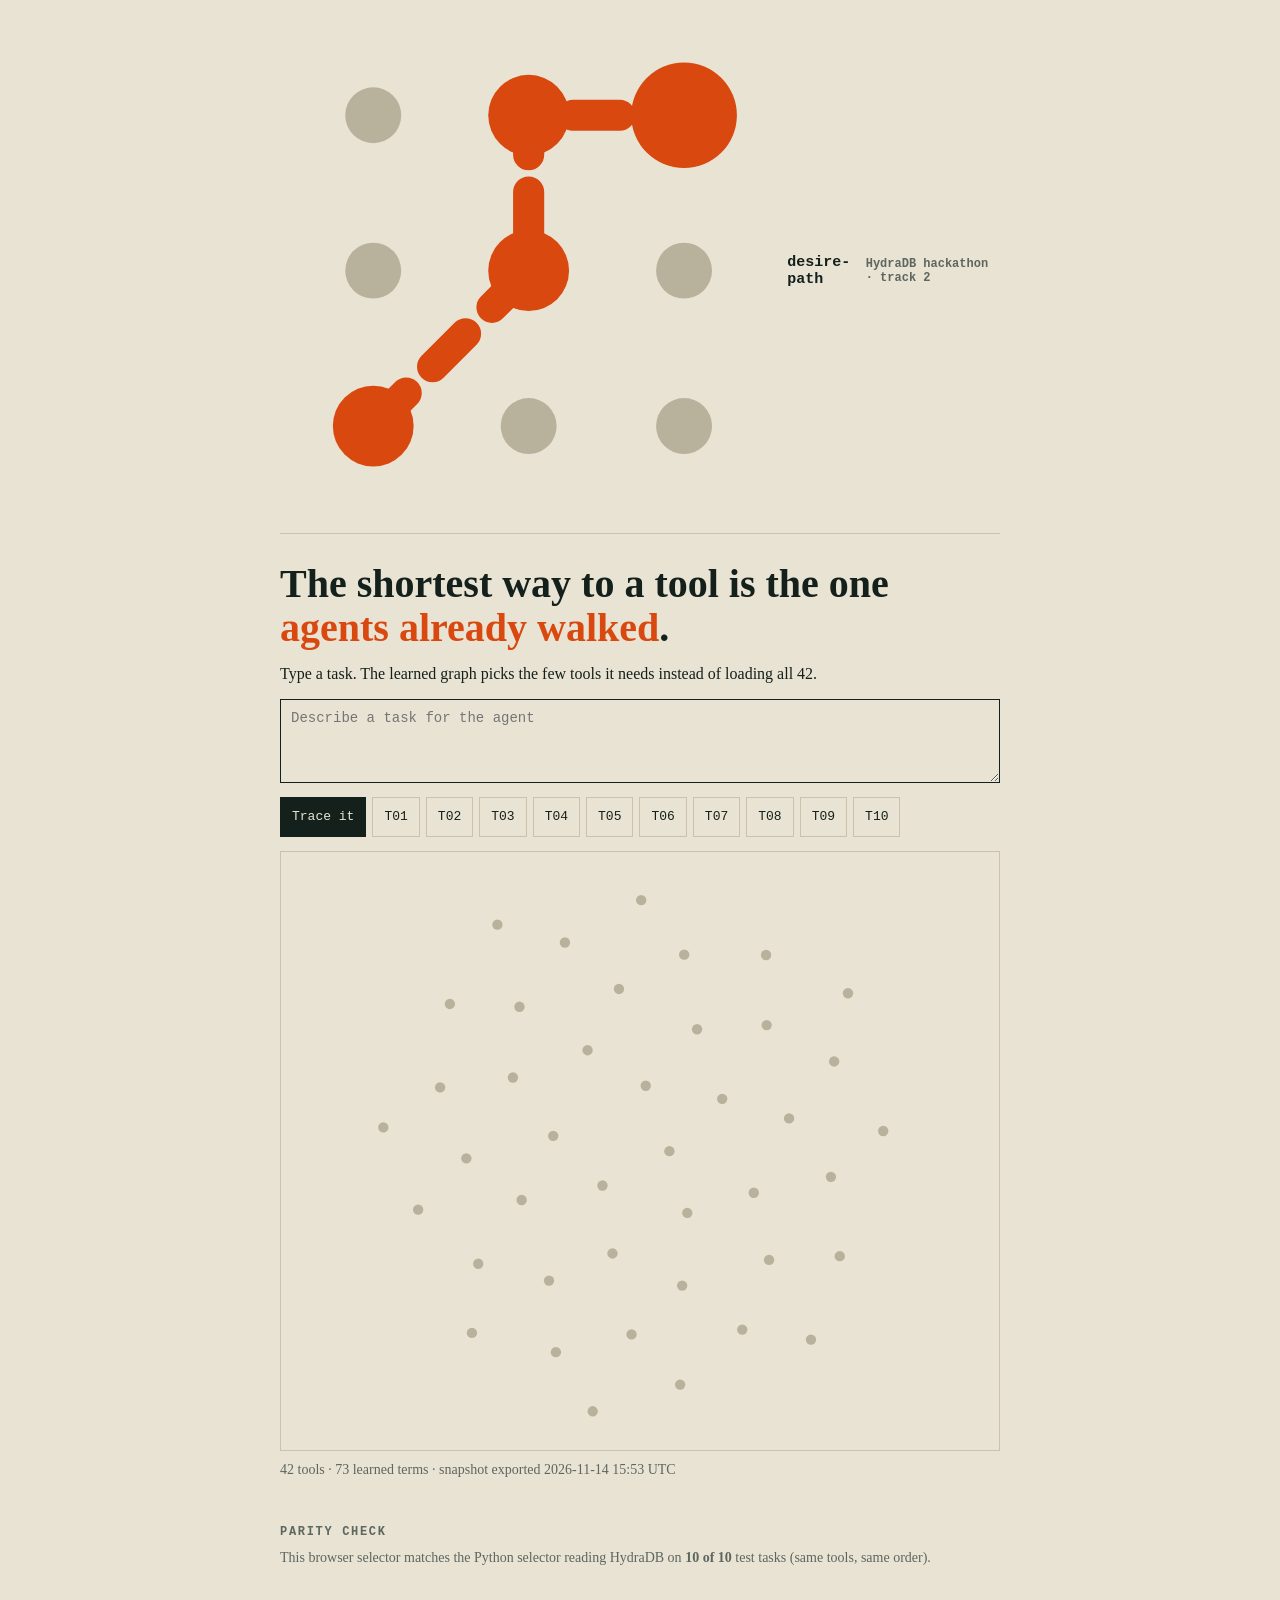
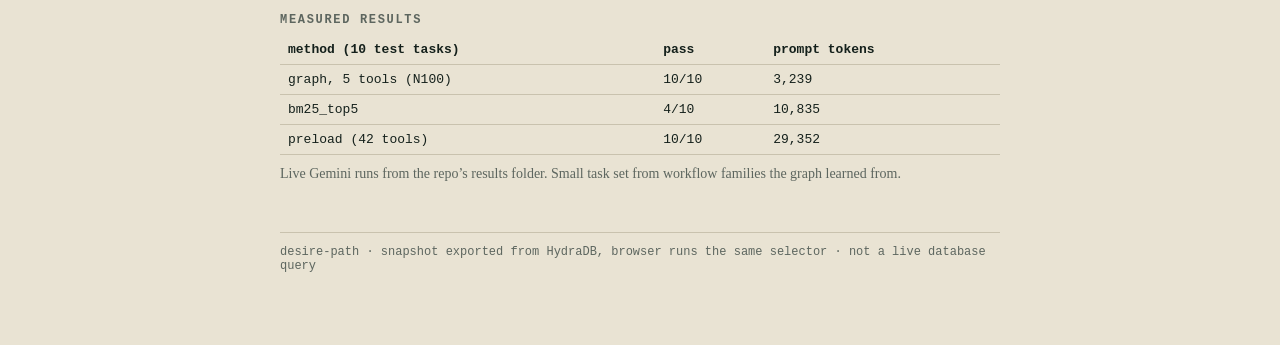
==== docs/index.html @ 706c3b93 "Fix site numbers, add LICENSE, requirements, docs copy, status script" ====
<!DOCTYPE html>
<html lang="en"><head><meta charset="utf-8">
<meta name="viewport" content="width=device-width, initial-scale=1, viewport-fit=cover">
<title>desire-path</title>
<style>
:root{--bg:#e9e3d3;--ink:#14201b;--mute:#5d665f;--line:#c9c2ae;--trail:#d9480f;--dot:#b8b29d}
@media (prefers-color-scheme:dark){:root{--bg:#0f1713;--ink:#e6e1d0;--mute:#8d968d;--line:#25312a;--trail:#ff7a3d;--dot:#33423a}}
*{box-sizing:border-box}body{margin:0;background:var(--bg);color:var(--ink);font:16px/1.55 Georgia,serif}
main{max-width:760px;margin:0 auto;padding:22px 20px 72px}.m,button,textarea,.k{font-family:ui-monospace,Menlo,monospace}
header{display:flex;align-items:center;gap:10px;border-bottom:1px solid var(--line);padding-bottom:14px;font:600 15px ui-monospace,Menlo,monospace}
header i{margin-left:auto;font-size:12px;color:var(--mute);font-style:normal}
h1{font-size:clamp(26px,6.5vw,40px);line-height:1.1;margin:28px 0 12px;font-weight:600}h1 em{font-style:normal;color:var(--trail)}
h2{font:600 12px ui-monospace,Menlo,monospace;text-transform:uppercase;letter-spacing:.14em;color:var(--mute);margin:44px 0 8px}
p{margin:0 0 12px}.mute{color:var(--mute);font-size:14px}
textarea{width:100%;min-height:84px;background:none;color:var(--ink);border:1px solid var(--ink);padding:10px;font-size:14px;resize:vertical}
button{font-size:13px;background:none;color:var(--ink);border:1px solid var(--line);padding:8px 11px;min-height:40px;cursor:pointer;margin:6px 6px 0 0}
button.go{background:var(--ink);color:var(--bg);border-color:var(--ink)}
.map{border:1px solid var(--line);margin-top:14px}svg{display:block;width:100%;height:auto}
.lab{font:9px ui-monospace,Menlo,monospace;fill:var(--ink);font-weight:700}
.row{display:grid;grid-template-columns:1fr auto;gap:8px;padding:9px 12px;border-top:1px solid var(--line);font:13px ui-monospace,Menlo,monospace}
.row b{color:var(--trail)}.bad{color:var(--trail)}
table{border-collapse:collapse;width:100%;font:13px ui-monospace,Menlo,monospace}th,td{text-align:left;padding:7px 8px;border-bottom:1px solid var(--line)}
footer{margin-top:48px;border-top:1px solid var(--line);padding-top:12px;font:12px ui-monospace,Menlo,monospace;color:var(--mute)}
</style></head><body><main>
<header><svg width="28" height="28" viewBox="0 0 32 32" role="img" aria-label="logo"><g fill="var(--dot)"><circle cx="6" cy="6" r="1.8"/><circle cx="16" cy="6" r="1.8"/><circle cx="26" cy="6" r="1.8"/><circle cx="6" cy="16" r="1.8"/><circle cx="26" cy="16" r="1.8"/><circle cx="16" cy="26" r="1.8"/><circle cx="26" cy="26" r="1.8"/></g><path d="M6 26 L16 16 L16 6 L26 6" fill="none" stroke="var(--trail)" stroke-width="2" stroke-dasharray="3 2.4" stroke-linecap="round"/><g fill="var(--trail)"><circle cx="6" cy="26" r="2.6"/><circle cx="16" cy="16" r="2.6"/><circle cx="16" cy="6" r="2.6"/><circle cx="26" cy="6" r="3.4"/></g></svg>desire-path<i>HydraDB hackathon · track 2</i></header>
<h1>The shortest way to a tool is the one <em>agents already walked</em>.</h1>
<p>Type a task. The learned graph picks the few tools it needs instead of loading all 42.</p>
<textarea id="q" aria-label="Task" placeholder="Describe a task for the agent"></textarea>
<div><button class="go" id="go">Trace it</button><span id="ex"></span></div>
<div class="map"><svg id="f" viewBox="0 0 360 300" role="img" aria-label="Selected tools on the tool graph"></svg><div id="out"></div></div>
<p class="mute" style="margin-top:8px" id="meta">Loading graph snapshot…</p>
<h2>Parity check</h2><p id="par" class="mute">Running…</p>
<h2>Measured results</h2>
<table><tr><th>method (10 test tasks)</th><th>pass</th><th>prompt tokens</th></tr>
<tr><td>graph, 5 tools (N100)</td><td>10/10</td><td>3,239</td></tr><tr><td>bm25_top5</td><td>4/10</td><td>10,835</td></tr><tr><td>preload (42 tools)</td><td>10/10</td><td>29,352</td></tr></table>
<p class="mute" style="margin-top:8px">Live Gemini runs from the repo’s results folder. Small task set from workflow families the graph learned from.</p>
<footer id="foot">desire-path · snapshot exported from HydraDB, browser runs the same selector · not a live database query</footer>
</main><script>
var G,STOP={},K=5;
function terms(p){var s={};(p.toLowerCase().match(/[a-z0-9]{3,}/g)||[]).forEach(function(w){if(!STOP[w])s[w]=1});return Object.keys(s).sort()}
function select(p,k){var sc=new Map(),known=0,ts=terms(p);
ts.forEach(function(w){var t=G.terms[w];if(!t)return;known++;var tot=t.rows.reduce(function(a,r){return a+r[1]},0)||1,idf=Math.log(1+t.ntasks/Math.max(1,t.df));
t.rows.forEach(function(r){sc.set(r[0],(sc.get(r[0])||0)+idf*r[1]/tot)})});
if(!sc.size)return{tools:[],known:0,terms:ts.length,fallback:true,sc:sc};
var rk=Array.from(sc.entries()).sort(function(a,b){return b[1]-a[1]}).map(function(e){return e[0]}),ch=rk.slice(0,Math.min(3,k));
ch.slice().forEach(function(seed){var rows=G.follow[seed]||[],tot=rows.reduce(function(a,r){return a+r[1]},0)||1;
rows.slice().sort(function(a,b){return b[1]-a[1]}).forEach(function(r){if(ch.length<k&&ch.indexOf(r[0])<0&&r[1]/tot>=0.25)ch.push(r[0])})});
for(var i=0;i<rk.length&&ch.length<k;i++)if(ch.indexOf(rk[i])<0)ch.push(rk[i]);
return{tools:ch,known:known,terms:ts.length,fallback:false,sc:sc}}
var NS="http://www.w3.org/2000/svg",svg=document.getElementById("f"),pos={};
function el(n,a,t){var e=document.createElementNS(NS,n);for(var k in a)e.setAttribute(k,a[k]);if(t)e.textContent=t;svg.appendChild(e);return e}
function draw(res){svg.innerHTML="";var n=G.tools.length;
G.tools.forEach(function(t,i){var r=Math.sqrt((i+.5)/n)*135,a=i*2.39996;pos[t.id]=[180+r*Math.cos(a),150+r*Math.sin(a)]});
var sel=res.tools;if(sel.length>1)el("path",{d:"M"+sel.map(function(id){return pos[id].join(" ")}).join(" L"),fill:"none",stroke:"var(--trail)","stroke-width":2,"stroke-linecap":"round"});
G.tools.forEach(function(t){var on=sel.indexOf(t.id)>-1;el("circle",{cx:pos[t.id][0],cy:pos[t.id][1],r:on?6:2.6,fill:on?"var(--trail)":"var(--dot)"});
if(on)el("text",{x:pos[t.id][0],y:pos[t.id][1]-9,"text-anchor":"middle","class":"lab"},t.name)})}
function run(){var p=document.getElementById("q").value.trim(),o=document.getElementById("out");
if(!p){o.innerHTML='<div class="row"><span class="bad">Type a task first.</span></div>';return}
var res=select(p,K);draw(res);
if(res.fallback){o.innerHTML='<div class="row"><span class="bad">No confident match. None of the '+res.terms+' words in this task are in the learned graph, so no tools are offered.</span></div>';return}
var ch={};G.tools.forEach(function(t){ch[t.id]=t});
var tok=res.tools.reduce(function(a,id){return a+ch[id].chars},0)/4,all=G.tools.reduce(function(a,t){return a+t.chars},0)/4;
o.innerHTML=res.tools.map(function(id){var s=res.sc.get(id);return'<div class="row"><span>'+ch[id].name+' <span class="mute">'+ch[id].server+'</span></span><b>'+(s?s.toFixed(2):"via follow edge")+'</b></div>'}).join("")+
'<div class="row"><span>'+res.known+' of '+res.terms+' words matched the graph</span><span>~'+Math.round(tok).toLocaleString()+' vs ~'+Math.round(all).toLocaleString()+' definition tokens</span></div>'}
fetch("graph.json").then(function(r){return r.json()}).then(function(g){G=g;g.stop.forEach(function(w){STOP[w]=1});
var ex=document.getElementById("ex");g.expected.forEach(function(e){var b=document.createElement("button");b.textContent=e.id;b.onclick=function(){document.getElementById("q").value=e.prompt;run()};ex.appendChild(b)});
document.getElementById("go").onclick=run;draw({tools:[]});
var ok=0,n=0;g.expected.forEach(function(e){if(e.fallback)return;n++;if(JSON.stringify(select(e.prompt,5).tools)===JSON.stringify(e.tools))ok++});
document.getElementById("par").innerHTML="This browser selector matches the Python selector reading HydraDB on <b>"+ok+" of "+n+"</b> test tasks (same tools, same order).";
document.getElementById("meta").textContent=g.tools.length+" tools · "+Object.keys(g.terms).length+" learned terms · snapshot exported "+g.generated}).catch(function(){document.getElementById("meta").textContent="Could not load graph.json"});
</script></body></html>
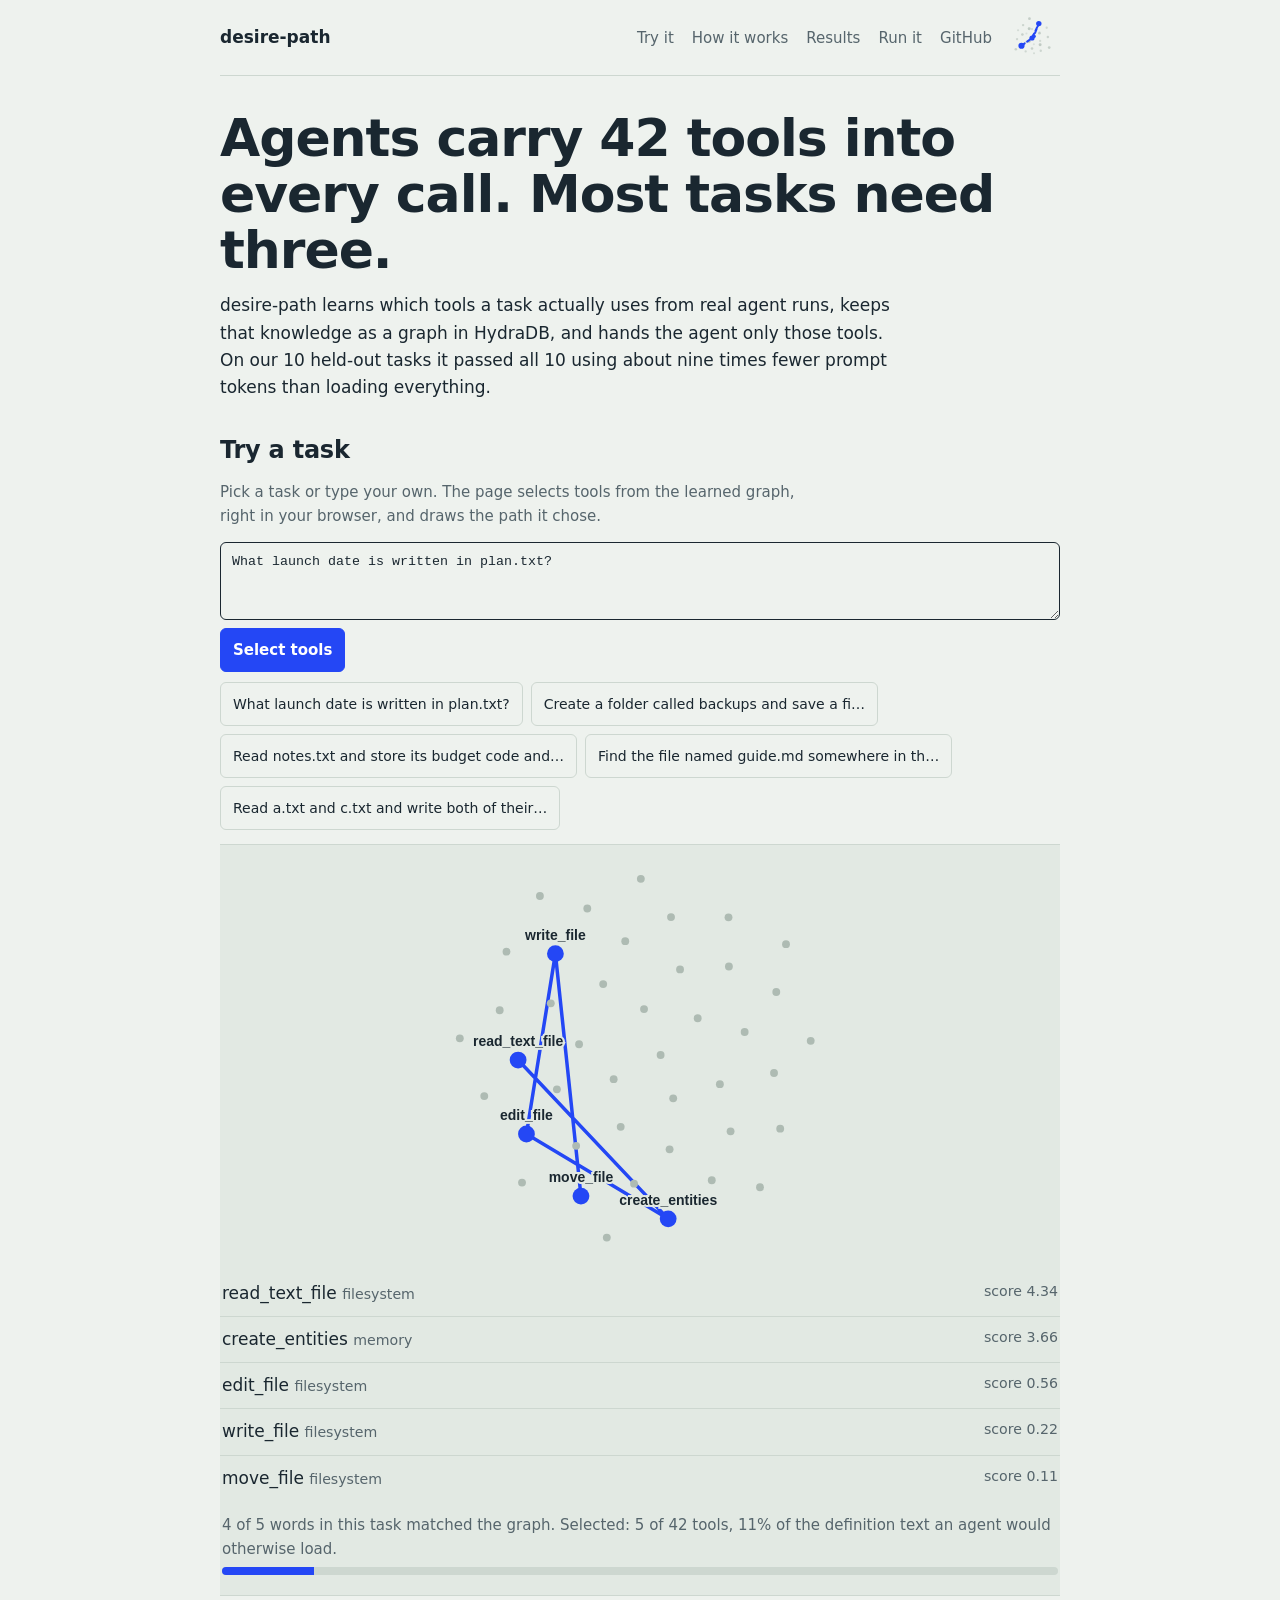
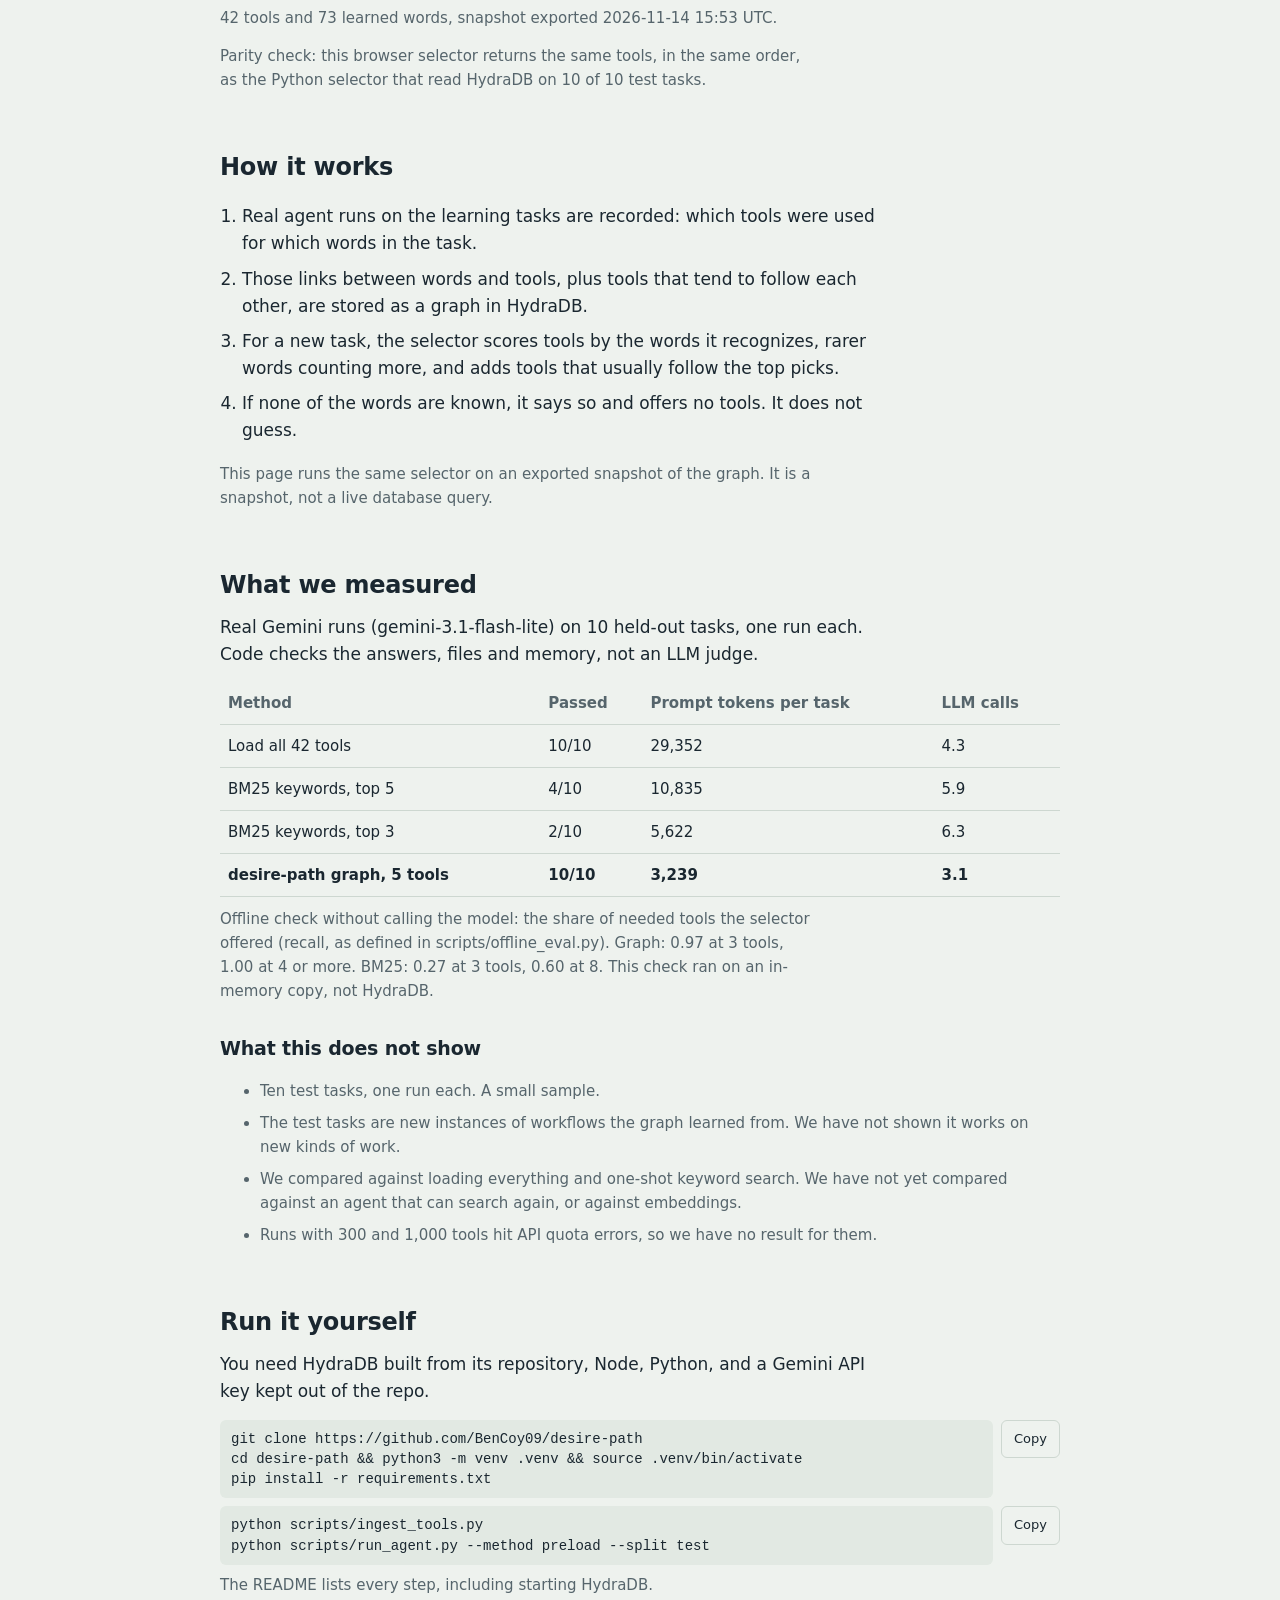
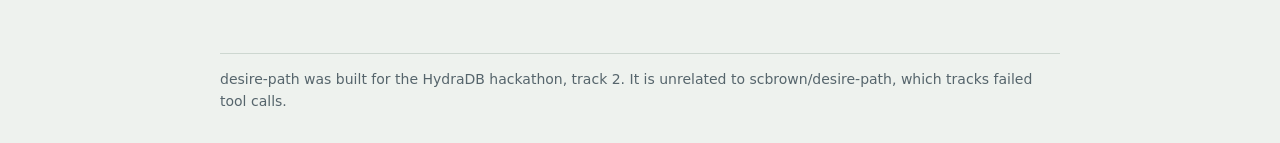
==== commit a8dc21ba: "Animated 3D logo" ====
--- a/docs/index.html
+++ b/docs/index.html
@@ -1,41 +1,82 @@
 <!DOCTYPE html>
 <html lang="en"><head><meta charset="utf-8">
 <meta name="viewport" content="width=device-width, initial-scale=1, viewport-fit=cover">
-<title>desire-path</title>
+<title>desire-path: pick the few tools a task needs</title>
+<meta name="description" content="A tool-selection graph learned from real agent runs and stored in HydraDB.">
+<link rel="icon" href="data:image/svg+xml,%3Csvg xmlns='http://www.w3.org/2000/svg' viewBox='0 0 32 32'%3E%3Cpath d='M5 26L16 16 16 6 27 6' fill='none' stroke='%232447f5' stroke-width='3' stroke-dasharray='4 3'/%3E%3C/svg%3E">
 <style>
-:root{--bg:#e9e3d3;--ink:#14201b;--mute:#5d665f;--line:#c9c2ae;--trail:#d9480f;--dot:#b8b29d}
-@media (prefers-color-scheme:dark){:root{--bg:#0f1713;--ink:#e6e1d0;--mute:#8d968d;--line:#25312a;--trail:#ff7a3d;--dot:#33423a}}
-*{box-sizing:border-box}body{margin:0;background:var(--bg);color:var(--ink);font:16px/1.55 Georgia,serif}
-main{max-width:760px;margin:0 auto;padding:22px 20px 72px}.m,button,textarea,.k{font-family:ui-monospace,Menlo,monospace}
-header{display:flex;align-items:center;gap:10px;border-bottom:1px solid var(--line);padding-bottom:14px;font:600 15px ui-monospace,Menlo,monospace}
-header i{margin-left:auto;font-size:12px;color:var(--mute);font-style:normal}
-h1{font-size:clamp(26px,6.5vw,40px);line-height:1.1;margin:28px 0 12px;font-weight:600}h1 em{font-style:normal;color:var(--trail)}
-h2{font:600 12px ui-monospace,Menlo,monospace;text-transform:uppercase;letter-spacing:.14em;color:var(--mute);margin:44px 0 8px}
-p{margin:0 0 12px}.mute{color:var(--mute);font-size:14px}
-textarea{width:100%;min-height:84px;background:none;color:var(--ink);border:1px solid var(--ink);padding:10px;font-size:14px;resize:vertical}
-button{font-size:13px;background:none;color:var(--ink);border:1px solid var(--line);padding:8px 11px;min-height:40px;cursor:pointer;margin:6px 6px 0 0}
-button.go{background:var(--ink);color:var(--bg);border-color:var(--ink)}
-.map{border:1px solid var(--line);margin-top:14px}svg{display:block;width:100%;height:auto}
-.lab{font:9px ui-monospace,Menlo,monospace;fill:var(--ink);font-weight:700}
-.row{display:grid;grid-template-columns:1fr auto;gap:8px;padding:9px 12px;border-top:1px solid var(--line);font:13px ui-monospace,Menlo,monospace}
-.row b{color:var(--trail)}.bad{color:var(--trail)}
-table{border-collapse:collapse;width:100%;font:13px ui-monospace,Menlo,monospace}th,td{text-align:left;padding:7px 8px;border-bottom:1px solid var(--line)}
-footer{margin-top:48px;border-top:1px solid var(--line);padding-top:12px;font:12px ui-monospace,Menlo,monospace;color:var(--mute)}
-</style></head><body><main>
-<header><svg width="28" height="28" viewBox="0 0 32 32" role="img" aria-label="logo"><g fill="var(--dot)"><circle cx="6" cy="6" r="1.8"/><circle cx="16" cy="6" r="1.8"/><circle cx="26" cy="6" r="1.8"/><circle cx="6" cy="16" r="1.8"/><circle cx="26" cy="16" r="1.8"/><circle cx="16" cy="26" r="1.8"/><circle cx="26" cy="26" r="1.8"/></g><path d="M6 26 L16 16 L16 6 L26 6" fill="none" stroke="var(--trail)" stroke-width="2" stroke-dasharray="3 2.4" stroke-linecap="round"/><g fill="var(--trail)"><circle cx="6" cy="26" r="2.6"/><circle cx="16" cy="16" r="2.6"/><circle cx="16" cy="6" r="2.6"/><circle cx="26" cy="6" r="3.4"/></g></svg>desire-path<i>HydraDB hackathon · track 2</i></header>
-<h1>The shortest way to a tool is the one <em>agents already walked</em>.</h1>
-<p>Type a task. The learned graph picks the few tools it needs instead of loading all 42.</p>
-<textarea id="q" aria-label="Task" placeholder="Describe a task for the agent"></textarea>
-<div><button class="go" id="go">Trace it</button><span id="ex"></span></div>
-<div class="map"><svg id="f" viewBox="0 0 360 300" role="img" aria-label="Selected tools on the tool graph"></svg><div id="out"></div></div>
-<p class="mute" style="margin-top:8px" id="meta">Loading graph snapshot…</p>
-<h2>Parity check</h2><p id="par" class="mute">Running…</p>
-<h2>Measured results</h2>
-<table><tr><th>method (10 test tasks)</th><th>pass</th><th>prompt tokens</th></tr>
-<tr><td>graph, 5 tools (N100)</td><td>10/10</td><td>3,239</td></tr><tr><td>bm25_top5</td><td>4/10</td><td>10,835</td></tr><tr><td>preload (42 tools)</td><td>10/10</td><td>29,352</td></tr></table>
-<p class="mute" style="margin-top:8px">Live Gemini runs from the repo’s results folder. Small task set from workflow families the graph learned from.</p>
-<footer id="foot">desire-path · snapshot exported from HydraDB, browser runs the same selector · not a live database query</footer>
-</main><script>
+:root{--bg:#eef2ee;--ink:#1a2730;--mute:#56656c;--line:#cdd7d0;--trail:#2447f5;--dot:#aebbb3;--soft:#e2e9e3}
+:root{color-scheme:light dark}
+@media (prefers-color-scheme:dark){:root{--bg:#0f161a;--ink:#e3ebe6;--mute:#93a39b;--line:#25323a;--trail:#86a3ff;--dot:#33434b;--soft:#16212a}}
+*{box-sizing:border-box}html{scroll-behavior:smooth}
+body{margin:0;background:var(--bg);color:var(--ink);font:17px/1.6 "Avenir Next","Segoe UI",system-ui,sans-serif;padding:env(safe-area-inset-top) 0 env(safe-area-inset-bottom)}
+a{color:var(--ink)}a:focus-visible,button:focus-visible,textarea:focus-visible{outline:3px solid var(--trail);outline-offset:2px}
+.w{max-width:880px;margin:0 auto;padding:0 20px}
+nav{position:relative;display:flex;gap:18px;align-items:center;padding:16px 68px 16px 0;min-height:76px;border-bottom:1px solid var(--line);font-size:15px;flex-wrap:wrap}
+nav b{font-size:17px;margin-right:auto}nav a{text-decoration:none;color:var(--mute)}nav a:hover{color:var(--ink)}
+h1{font-size:clamp(30px,7vw,52px);line-height:1.08;letter-spacing:-.02em;margin:34px 0 14px;max-width:16em}
+h2{font-size:24px;margin:56px 0 10px;letter-spacing:-.01em}
+p{margin:0 0 14px;max-width:62ch}.mute{color:var(--mute);font-size:15px}
+textarea{width:100%;min-height:78px;background:var(--bg);color:var(--ink);border:1.5px solid var(--ink);border-radius:6px;padding:11px;font:16px/1.45 inherit;resize:vertical}
+button{font:inherit;font-size:15px;background:none;color:var(--ink);border:1.5px solid var(--line);border-radius:6px;padding:8px 12px;min-height:44px;cursor:pointer}
+button.go{background:var(--trail);color:#fff;border-color:var(--trail);font-weight:600}
+@media (prefers-color-scheme:dark){button.go{color:#0f161a}}
+.chips{display:flex;gap:8px;flex-wrap:wrap;margin:10px 0}.chips button{font-size:14px;text-align:left}
+.map{border-top:1px solid var(--line);border-bottom:1px solid var(--line);margin-top:14px;background:var(--soft)}
+svg{display:block;width:100%;height:auto;max-height:420px}.lab{font:600 10px "Avenir Next","Segoe UI",sans-serif;fill:var(--ink);paint-order:stroke;stroke:var(--soft);stroke-width:3px}
+.trail{stroke-dasharray:var(--len);stroke-dashoffset:var(--len);animation:draw .9s ease forwards}
+@keyframes draw{to{stroke-dashoffset:0}}@media (prefers-reduced-motion:reduce){.trail{animation:none;stroke-dashoffset:0}}
+.res{padding:6px 0}.row{display:flex;justify-content:space-between;gap:12px;padding:9px 2px;border-top:1px solid var(--line)}.row:first-child{border-top:0}
+.row small{color:var(--mute)}.bar{height:8px;background:var(--line);border-radius:4px;overflow:hidden;margin:6px 0 2px}.bar i{display:block;height:100%;background:var(--trail)}
+.note{padding:12px 2px;color:var(--mute);font-size:15px}.err{color:var(--ink);border-left:4px solid var(--trail);padding:8px 12px;margin:10px 0}
+table{border-collapse:collapse;width:100%;font-size:15px;margin:10px 0}th,td{text-align:left;padding:9px 8px;border-bottom:1px solid var(--line);vertical-align:top}th{color:var(--mute);font-weight:600}tr.hl td{font-weight:700}
+.cmd{display:flex;gap:8px;align-items:flex-start;margin:8px 0}.cmd code{flex:1;background:var(--soft);padding:9px 11px;border-radius:6px;font:14px/1.45 ui-monospace,Menlo,Consolas,monospace;overflow-x:auto;white-space:pre}
+.cmd button{min-height:38px;font-size:13px}ol{padding-left:22px;max-width:62ch}li{margin:0 0 8px}
+footer{margin:56px 0 30px;padding-top:14px;border-top:1px solid var(--line);color:var(--mute);font-size:14px}
+#logo{position:absolute;right:0;top:10px;width:56px;height:56px}
+</style></head><body><div class="w">
+<nav><b>desire-path</b><a href="#try">Try it</a><a href="#how">How it works</a><a href="#results">Results</a><a href="#run">Run it</a><a href="https://github.com/BenCoy09/desire-path">GitHub</a><canvas id="logo" aria-hidden="true"></canvas></nav>
+<h1>Agents carry 42 tools into every call. Most tasks need three.</h1>
+<p>desire-path learns which tools a task actually uses from real agent runs, keeps that knowledge as a graph in HydraDB, and hands the agent only those tools. On our 10 held-out tasks it passed all 10 using about nine times fewer prompt tokens than loading everything.</p>
+<h2 id="try" style="margin-top:30px">Try a task</h2>
+<p class="mute">Pick a task or type your own. The page selects tools from the learned graph, right in your browser, and draws the path it chose.</p>
+<textarea id="q" aria-label="Describe a task for the agent" placeholder="For example: read plan.txt and tell me the launch date"></textarea>
+<div><button class="go" id="go">Select tools</button></div>
+<div class="chips" id="ex" aria-label="Example tasks"></div>
+<div class="map"><svg id="f" viewBox="0 0 360 300" role="img" aria-label="Map of all tools with the selected path highlighted"></svg>
+<div class="res" id="out" aria-live="polite"><div class="note">Loading the graph snapshot.</div></div></div>
+<p class="mute" id="meta" style="margin-top:10px"></p>
+<p class="mute" id="par"></p>
+
+<h2 id="how">How it works</h2>
+<ol><li>Real agent runs on the learning tasks are recorded: which tools were used for which words in the task.</li>
+<li>Those links between words and tools, plus tools that tend to follow each other, are stored as a graph in HydraDB.</li>
+<li>For a new task, the selector scores tools by the words it recognizes, rarer words counting more, and adds tools that usually follow the top picks.</li>
+<li>If none of the words are known, it says so and offers no tools. It does not guess.</li></ol>
+<p class="mute">This page runs the same selector on an exported snapshot of the graph. It is a snapshot, not a live database query.</p>
+
+<h2 id="results">What we measured</h2>
+<p>Real Gemini runs (gemini-3.1-flash-lite) on 10 held-out tasks, one run each. Code checks the answers, files and memory, not an LLM judge.</p>
+<table><tr><th>Method</th><th>Passed</th><th>Prompt tokens per task</th><th>LLM calls</th></tr>
+<tr><td>Load all 42 tools</td><td>10/10</td><td>29,352</td><td>4.3</td></tr>
+<tr><td>BM25 keywords, top 5</td><td>4/10</td><td>10,835</td><td>5.9</td></tr>
+<tr><td>BM25 keywords, top 3</td><td>2/10</td><td>5,622</td><td>6.3</td></tr>
+<tr class="hl"><td>desire-path graph, 5 tools</td><td>10/10</td><td>3,239</td><td>3.1</td></tr></table>
+<p class="mute">Offline check without calling the model: the share of needed tools the selector offered (recall, as defined in scripts/offline_eval.py). Graph: 0.97 at 3 tools, 1.00 at 4 or more. BM25: 0.27 at 3 tools, 0.60 at 8. This check ran on an in-memory copy, not HydraDB.</p>
+<h2 style="font-size:19px;margin-top:30px">What this does not show</h2>
+<ul class="mute"><li>Ten test tasks, one run each. A small sample.</li><li>The test tasks are new instances of workflows the graph learned from. We have not shown it works on new kinds of work.</li><li>We compared against loading everything and one-shot keyword search. We have not yet compared against an agent that can search again, or against embeddings.</li><li>Runs with 300 and 1,000 tools hit API quota errors, so we have no result for them.</li></ul>
+
+<h2 id="run">Run it yourself</h2>
+<p>You need HydraDB built from its repository, Node, Python, and a Gemini API key kept out of the repo.</p>
+<div class="cmd"><code>git clone https://github.com/BenCoy09/desire-path
+cd desire-path &amp;&amp; python3 -m venv .venv &amp;&amp; source .venv/bin/activate
+pip install -r requirements.txt</code><button data-c>Copy</button></div>
+<div class="cmd"><code>python scripts/ingest_tools.py
+python scripts/run_agent.py --method preload --split test</code><button data-c>Copy</button></div>
+<p class="mute">The README lists every step, including starting HydraDB.</p>
+<footer>desire-path was built for the HydraDB hackathon, track 2. It is unrelated to scbrown/desire-path, which tracks failed tool calls.</footer>
+</div>
+<script>
 var G,STOP={},K=5;
 function terms(p){var s={};(p.toLowerCase().match(/[a-z0-9]{3,}/g)||[]).forEach(function(w){if(!STOP[w])s[w]=1});return Object.keys(s).sort()}
 function select(p,k){var sc=new Map(),known=0,ts=terms(p);
@@ -47,25 +88,51 @@
 rows.slice().sort(function(a,b){return b[1]-a[1]}).forEach(function(r){if(ch.length<k&&ch.indexOf(r[0])<0&&r[1]/tot>=0.25)ch.push(r[0])})});
 for(var i=0;i<rk.length&&ch.length<k;i++)if(ch.indexOf(rk[i])<0)ch.push(rk[i]);
 return{tools:ch,known:known,terms:ts.length,fallback:false,sc:sc}}
-var NS="http://www.w3.org/2000/svg",svg=document.getElementById("f"),pos={};
+var NS="http://www.w3.org/2000/svg",svg=document.getElementById("f"),pos={},$=function(i){return document.getElementById(i)};
 function el(n,a,t){var e=document.createElementNS(NS,n);for(var k in a)e.setAttribute(k,a[k]);if(t)e.textContent=t;svg.appendChild(e);return e}
-function draw(res){svg.innerHTML="";var n=G.tools.length;
+function draw(sel){svg.innerHTML="";var n=G.tools.length;
 G.tools.forEach(function(t,i){var r=Math.sqrt((i+.5)/n)*135,a=i*2.39996;pos[t.id]=[180+r*Math.cos(a),150+r*Math.sin(a)]});
-var sel=res.tools;if(sel.length>1)el("path",{d:"M"+sel.map(function(id){return pos[id].join(" ")}).join(" L"),fill:"none",stroke:"var(--trail)","stroke-width":2,"stroke-linecap":"round"});
-G.tools.forEach(function(t){var on=sel.indexOf(t.id)>-1;el("circle",{cx:pos[t.id][0],cy:pos[t.id][1],r:on?6:2.6,fill:on?"var(--trail)":"var(--dot)"});
-if(on)el("text",{x:pos[t.id][0],y:pos[t.id][1]-9,"text-anchor":"middle","class":"lab"},t.name)})}
-function run(){var p=document.getElementById("q").value.trim(),o=document.getElementById("out");
-if(!p){o.innerHTML='<div class="row"><span class="bad">Type a task first.</span></div>';return}
-var res=select(p,K);draw(res);
-if(res.fallback){o.innerHTML='<div class="row"><span class="bad">No confident match. None of the '+res.terms+' words in this task are in the learned graph, so no tools are offered.</span></div>';return}
-var ch={};G.tools.forEach(function(t){ch[t.id]=t});
-var tok=res.tools.reduce(function(a,id){return a+ch[id].chars},0)/4,all=G.tools.reduce(function(a,t){return a+t.chars},0)/4;
-o.innerHTML=res.tools.map(function(id){var s=res.sc.get(id);return'<div class="row"><span>'+ch[id].name+' <span class="mute">'+ch[id].server+'</span></span><b>'+(s?s.toFixed(2):"via follow edge")+'</b></div>'}).join("")+
-'<div class="row"><span>'+res.known+' of '+res.terms+' words matched the graph</span><span>~'+Math.round(tok).toLocaleString()+' vs ~'+Math.round(all).toLocaleString()+' definition tokens</span></div>'}
-fetch("graph.json").then(function(r){return r.json()}).then(function(g){G=g;g.stop.forEach(function(w){STOP[w]=1});
-var ex=document.getElementById("ex");g.expected.forEach(function(e){var b=document.createElement("button");b.textContent=e.id;b.onclick=function(){document.getElementById("q").value=e.prompt;run()};ex.appendChild(b)});
-document.getElementById("go").onclick=run;draw({tools:[]});
+if(sel.length>1){var pa=el("path",{d:"M"+sel.map(function(id){return pos[id].join(" ")}).join(" L"),fill:"none",stroke:"var(--trail)","stroke-width":2.5,"stroke-linecap":"round","stroke-linejoin":"round","class":"trail"});pa.style.setProperty("--len",Math.ceil(pa.getTotalLength())+1)}
+G.tools.forEach(function(t){var on=sel.indexOf(t.id)>-1;var c=el("circle",{cx:pos[t.id][0],cy:pos[t.id][1],r:on?6:2.8,fill:on?"var(--trail)":"var(--dot)"});el("title",{},t.name);
+if(on)el("text",{x:pos[t.id][0],y:pos[t.id][1]-10,"text-anchor":"middle","class":"lab"},t.name)})}
+function run(){var p=$("q").value.trim(),o=$("out");
+if(!p){draw([]);o.innerHTML='<div class="err">Type a task, or tap one of the examples above.</div>';return}
+var res=select(p,K);
+if(res.fallback){draw([]);o.innerHTML='<div class="err">No confident match. None of the '+res.terms+' words in this task are in the learned graph, so no tools are offered. In a real agent this is the signal to fall back to a wider tool set.</div>';return}
+draw(res.tools);var ch={},all=0,sel=0;G.tools.forEach(function(t){ch[t.id]=t;all+=t.chars});res.tools.forEach(function(id){sel+=ch[id].chars});
+var pct=Math.round(100*sel/all);
+o.innerHTML=res.tools.map(function(id){var s=res.sc.get(id);return'<div class="row"><span>'+ch[id].name+' <small>'+ch[id].server+'</small></span><small>'+(s?"score "+s.toFixed(2):"follows a top pick")+'</small></div>'}).join("")+
+'<div class="note">'+res.known+' of '+res.terms+' words in this task matched the graph. Selected: '+res.tools.length+' of '+G.tools.length+' tools, '+pct+'% of the definition text an agent would otherwise load.<div class="bar"><i style="width:'+pct+'%"></i></div></div>'}
+fetch("graph.json").then(function(r){if(!r.ok)throw 0;return r.json()}).then(function(g){G=g;g.stop.forEach(function(w){STOP[w]=1});
+var ex=$("ex");g.expected.slice(0,5).forEach(function(e){var b=document.createElement("button");b.textContent=e.prompt.length>46?e.prompt.slice(0,44)+"…":e.prompt;b.onclick=function(){$("q").value=e.prompt;run()};ex.appendChild(b)});
+$("go").onclick=run;draw([]);
 var ok=0,n=0;g.expected.forEach(function(e){if(e.fallback)return;n++;if(JSON.stringify(select(e.prompt,5).tools)===JSON.stringify(e.tools))ok++});
-document.getElementById("par").innerHTML="This browser selector matches the Python selector reading HydraDB on <b>"+ok+" of "+n+"</b> test tasks (same tools, same order).";
-document.getElementById("meta").textContent=g.tools.length+" tools · "+Object.keys(g.terms).length+" learned terms · snapshot exported "+g.generated}).catch(function(){document.getElementById("meta").textContent="Could not load graph.json"});
+$("par").textContent="Parity check: this browser selector returns the same tools, in the same order, as the Python selector that read HydraDB on "+ok+" of "+n+" test tasks.";
+$("meta").textContent=g.tools.length+" tools and "+Object.keys(g.terms).length+" learned words, snapshot exported "+g.generated+".";
+if(g.expected[0]){$("q").value=g.expected[0].prompt;run()}else{$("out").innerHTML='<div class="note">Type a task and select tools.</div>'}
+}).catch(function(){$("out").innerHTML='<div class="err">The graph snapshot did not load. Check that graph.json sits next to this page, then reload.</div>'});
+document.querySelectorAll("[data-c]").forEach(function(b){b.onclick=function(){var t=b.previousElementSibling.textContent;try{navigator.clipboard.writeText(t).then(function(){b.textContent="Copied"})}catch(e){b.textContent="Select and copy"}setTimeout(function(){b.textContent="Copy"},1800)}});
+
+(function(){
+var c=document.getElementById("logo");if(!c||!c.getContext)return;
+var S=56,d=Math.min(window.devicePixelRatio||1,2),x=c.getContext("2d");
+c.width=c.height=S*d;c.style.width=c.style.height=S+"px";x.scale(d,d);
+var still=matchMedia("(prefers-reduced-motion:reduce)").matches,dark=matchMedia("(prefers-color-scheme:dark)"),col={};
+function colors(){var cs=getComputedStyle(document.documentElement);["--dot","--trail","--ink"].forEach(function(k){col[k]=cs.getPropertyValue(k).trim()})}
+colors();if(dark.addEventListener)dark.addEventListener("change",colors);
+var L=[],i,j,k;for(i=-1;i<=1;i++)for(j=-1;j<=1;j++)for(k=-1;k<=1;k++)L.push([i,j,k]);
+var T=[[-1,1,0],[0,0,0],[0,-1,1],[1,-1,-1]];
+function P(p,a){var ca=Math.cos(a),sa=Math.sin(a),X=p[0]*ca+p[2]*sa,Z=-p[0]*sa+p[2]*ca,t=.5,Y=p[1]*Math.cos(t)-Z*Math.sin(t),Z2=p[1]*Math.sin(t)+Z*Math.cos(t),s=1/(1-Z2*.16);return{x:S/2+X*11*s,y:S/2+Y*11*s,z:Z2,s:s}}
+function walker(u){var n=T.length-1,f=u*n,i=Math.min(n-1,Math.floor(f)),t=f-i,a=T[i],b=T[i+1];return[a[0]+(b[0]-a[0])*t,a[1]+(b[1]-a[1])*t,a[2]+(b[2]-a[2])*t]}
+function frame(a,u){x.clearRect(0,0,S,S);
+L.map(function(p){return P(p,a)}).sort(function(m,n){return m.z-n.z}).forEach(function(q){x.globalAlpha=.35+.35*(q.z+1)/2;x.fillStyle=col["--dot"];x.beginPath();x.arc(q.x,q.y,1.2*q.s,0,6.3);x.fill()});
+x.globalAlpha=1;var q=T.map(function(p){return P(p,a)});
+x.strokeStyle=col["--trail"];x.lineWidth=2;x.lineCap=x.lineJoin="round";x.setLineDash([4,3]);x.beginPath();q.forEach(function(p,n){n?x.lineTo(p.x,p.y):x.moveTo(p.x,p.y)});x.stroke();x.setLineDash([]);
+x.fillStyle=col["--trail"];q.forEach(function(p){x.beginPath();x.arc(p.x,p.y,2.6*p.s,0,6.3);x.fill()});
+var w=P(walker(u),a);x.fillStyle=col["--ink"];x.beginPath();x.arc(w.x,w.y,3.2*w.s,0,6.3);x.fill();x.strokeStyle=col["--trail"];x.lineWidth=1.5;x.beginPath();x.arc(w.x,w.y,5.5*w.s,0,6.3);x.stroke()}
+if(still){frame(.7,.5);return}
+var a=.7,u=0,v=.6,vt=.6,last=performance.now();
+c.addEventListener("pointerenter",function(){vt=2.4});c.addEventListener("pointerleave",function(){vt=.6});
+(function loop(now){var dt=Math.min(.05,(now-last)/1000);last=now;v+=(vt-v)*Math.min(1,dt*6);a+=dt*v;u=(u+dt*.22*(v/.6))%1;frame(a,u);requestAnimationFrame(loop)})(last);
+})();
 </script></body></html>
